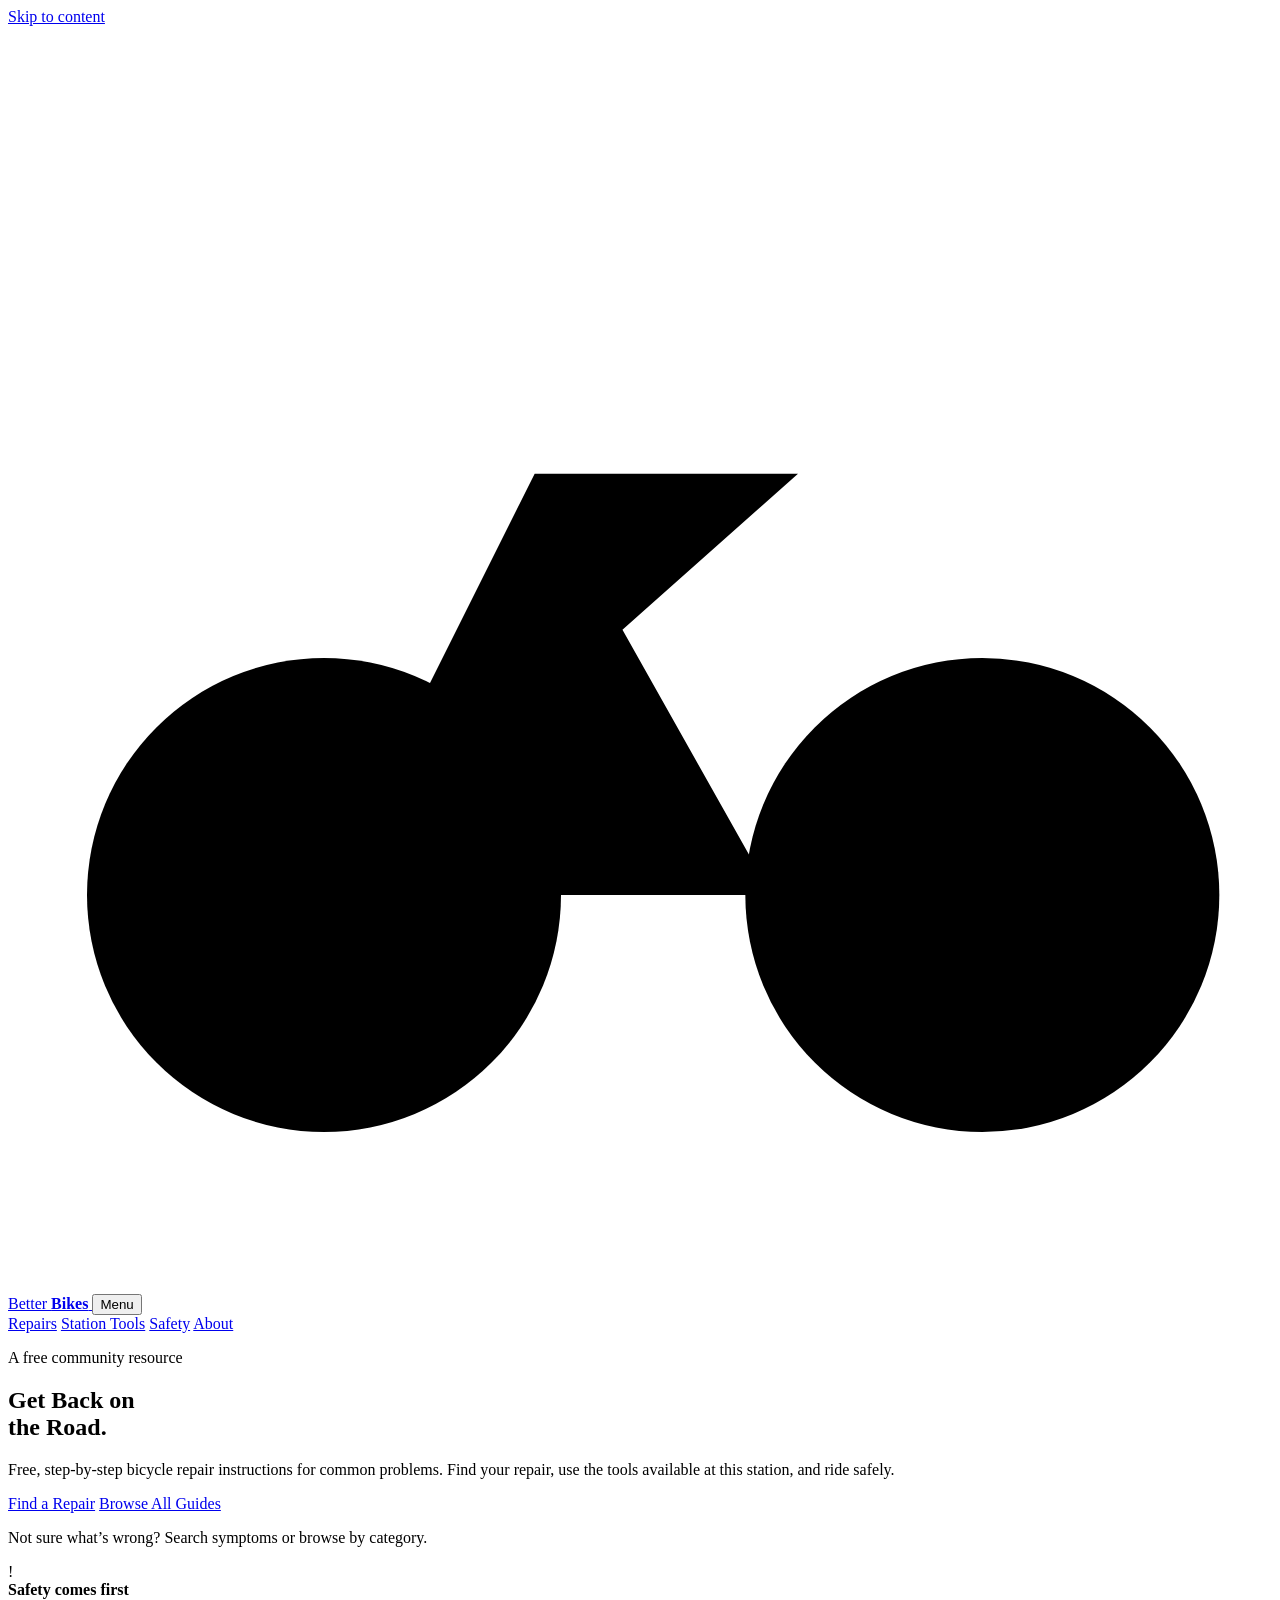
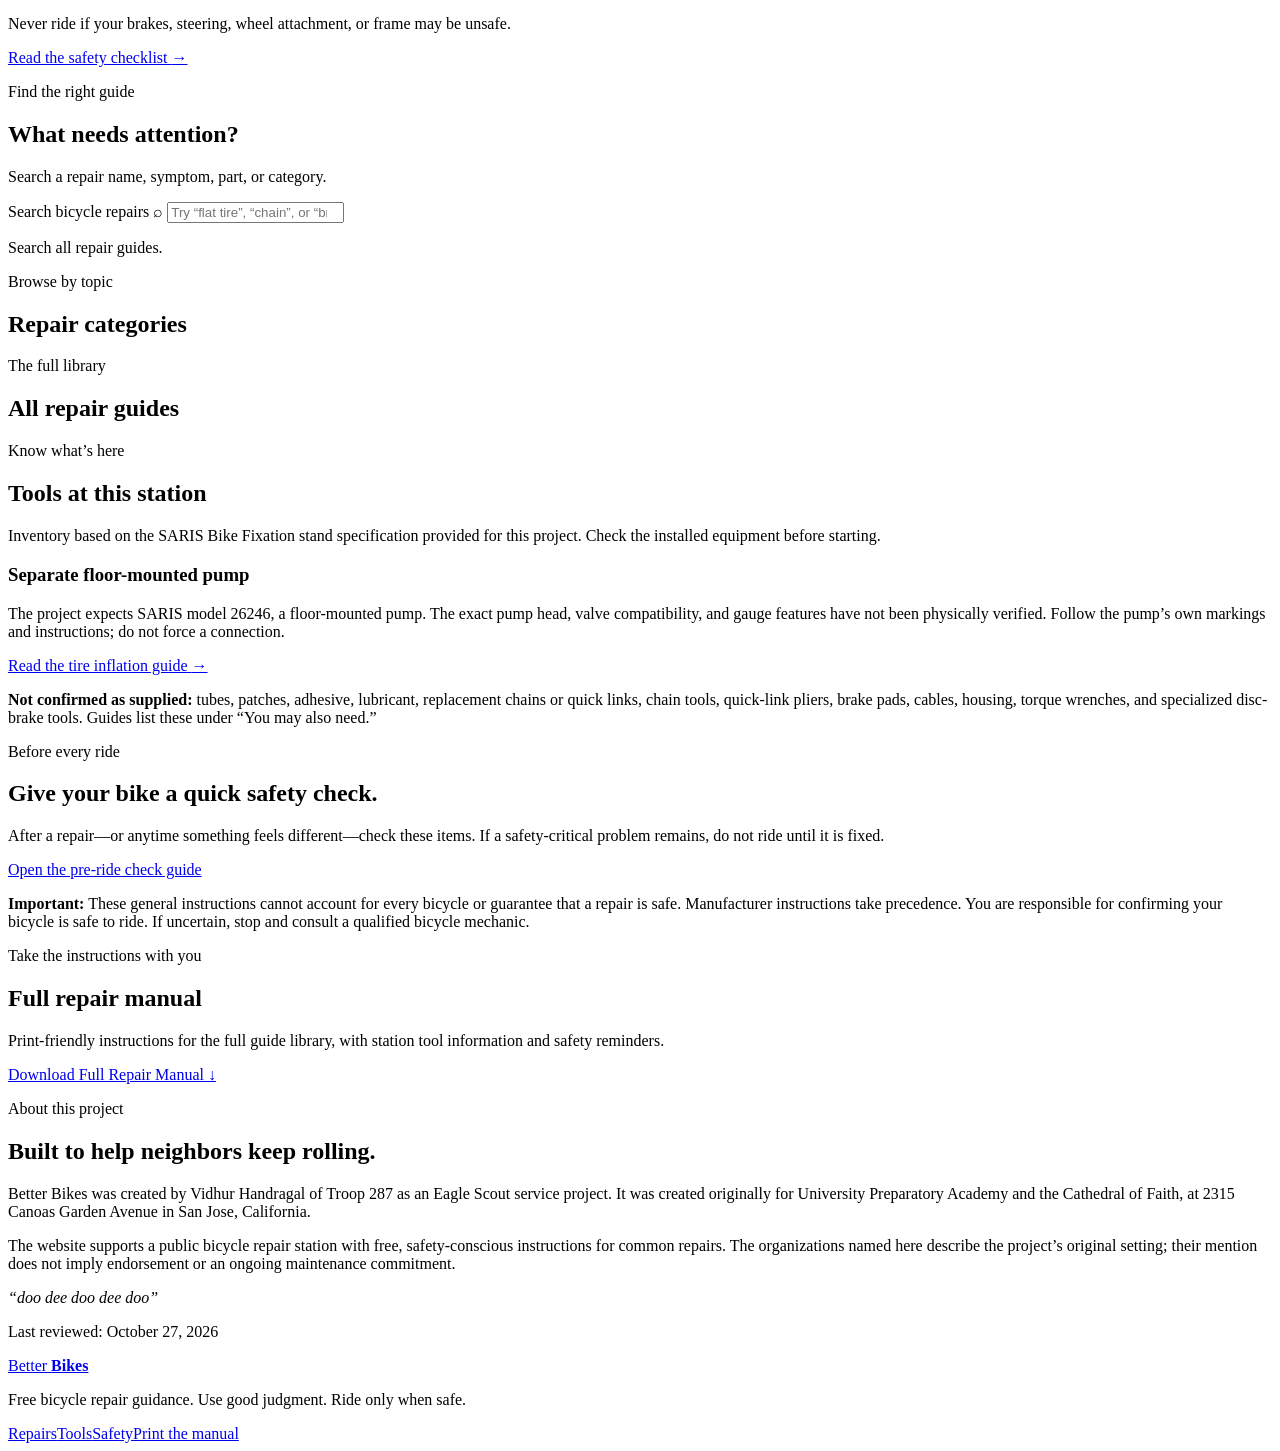
==== index.html @ d19c0f09 "Add files via upload" ====
<!doctype html>
<html lang="en">
<head>
  <meta charset="utf-8">
  <meta name="viewport" content="width=device-width, initial-scale=1">
  <meta name="theme-color" content="#153b5c">
  <meta name="description" content="Free, safety-conscious bicycle repair instructions for a public community repair station.">
  <title>Better Bikes | Get Back on the Road</title>
  <link rel="stylesheet" href="assets/css/styles.css">
  <script src="assets/js/repairs.js" defer></script>
  <script src="assets/js/app.js" defer></script>
</head>
<body>
  <a class="skip-link" href="#main">Skip to content</a>
  <header class="site-header">
    <div class="header-inner">
      <a class="brand" href="#home" aria-label="Better Bikes home">
        <svg class="brand-mark" viewBox="0 0 48 48" role="img" aria-label="Bicycle">
          <circle cx="12" cy="33" r="9"></circle><circle cx="37" cy="33" r="9"></circle>
          <path d="M12 33l8-16 9 16H12l8-16h10m-3 0h5m-2 0 7 16"></path>
        </svg>
        <span>Better <strong>Bikes</strong></span>
      </a>
      <button class="menu-toggle" type="button" aria-expanded="false" aria-controls="primary-nav">
        <span class="menu-toggle-label">Menu</span><span class="menu-icon" aria-hidden="true"></span>
      </button>
      <nav class="primary-nav" id="primary-nav" aria-label="Main navigation">
        <a href="#repairs">Repairs</a>
        <a href="#tools">Station Tools</a>
        <a href="#safety">Safety</a>
        <a href="#about">About</a>
      </nav>
    </div>
  </header>

  <main id="main">
    <div class="detail-host" id="detail-host"></div>
    <section class="hero" id="home">
      <div class="page-width hero-inner">
        <div class="hero-copy">
          <p class="eyebrow">A free community resource</p>
          <h1>Get Back on<br class="desktop-break"> the Road.</h1>
          <p class="hero-text">Free, step-by-step bicycle repair instructions for common problems. Find your repair, use the tools available at this station, and ride safely.</p>
          <div class="hero-actions">
            <a class="button button-primary" href="#repairs">Find a Repair</a>
            <a class="button button-secondary" href="#all-guides">Browse All Guides</a>
          </div>
          <p class="hero-note">Not sure what’s wrong? Search symptoms or browse by category.</p>
        </div>
        <aside class="hero-callout" aria-label="Important safety notice">
          <span class="callout-icon" aria-hidden="true">!</span>
          <div><strong>Safety comes first</strong><p>Never ride if your brakes, steering, wheel attachment, or frame may be unsafe.</p><a href="#safety">Read the safety checklist <span aria-hidden="true">→</span></a></div>
        </aside>
      </div>
    </section>

    <section class="search-section" id="repairs">
      <div class="page-width">
        <div class="section-heading">
          <div><p class="eyebrow">Find the right guide</p><h2>What needs attention?</h2></div>
          <p>Search a repair name, symptom, part, or category.</p>
        </div>
        <form class="search-form" role="search" id="repair-search-form">
          <label class="sr-only" for="repair-search">Search bicycle repairs</label>
          <span class="search-icon" aria-hidden="true">⌕</span>
          <input id="repair-search" type="search" autocomplete="off" placeholder="Try “flat tire”, “chain”, or “brakes”">
          <button type="button" class="clear-search" id="clear-search" hidden>Clear</button>
        </form>
        <p class="search-hint" id="search-status" aria-live="polite">Search all repair guides.</p>
        <div class="guide-grid featured-grid" id="featured-guides" aria-label="Common repairs"></div>
        <div class="search-results" id="search-results" hidden></div>
      </div>
    </section>

    <section class="page-width categories-section" aria-labelledby="categories-heading">
      <div class="section-heading"><div><p class="eyebrow">Browse by topic</p><h2 id="categories-heading">Repair categories</h2></div></div>
      <div class="category-grid" id="category-links"></div>
    </section>

    <section class="all-guides-section" id="all-guides">
      <div class="page-width">
        <div class="section-heading"><div><p class="eyebrow">The full library</p><h2>All repair guides</h2></div><p id="guide-count"></p></div>
        <div id="category-guide-lists"></div>
      </div>
    </section>

    <section class="tools-section" id="tools">
      <div class="page-width">
        <div class="section-heading"><div><p class="eyebrow">Know what’s here</p><h2>Tools at this station</h2></div><p>Inventory based on the SARIS Bike Fixation stand specification provided for this project. Check the installed equipment before starting.</p></div>
        <div id="tool-list" class="tool-grid"></div>
        <div class="equipment-note">
          <h3>Separate floor-mounted pump</h3>
          <p>The project expects SARIS model 26246, a floor-mounted pump. The exact pump head, valve compatibility, and gauge features have not been physically verified. Follow the pump’s own markings and instructions; do not force a connection.</p>
          <a class="text-link" href="#guide/inflate-tire">Read the tire inflation guide <span aria-hidden="true">→</span></a>
        </div>
        <p class="inventory-caveat"><strong>Not confirmed as supplied:</strong> tubes, patches, adhesive, lubricant, replacement chains or quick links, chain tools, quick-link pliers, brake pads, cables, housing, torque wrenches, and specialized disc-brake tools. Guides list these under “You may also need.”</p>
      </div>
    </section>

    <section class="safety-section" id="safety">
      <div class="page-width safety-layout">
        <div><p class="eyebrow">Before every ride</p><h2>Give your bike a quick safety check.</h2><p>After a repair—or anytime something feels different—check these items. If a safety-critical problem remains, do not ride until it is fixed.</p><a class="button button-light" href="#guide/pre-ride-check">Open the pre-ride check guide</a></div>
        <ul class="checklist" id="quick-checklist"></ul>
      </div>
      <div class="page-width disclaimer"><strong>Important:</strong> These general instructions cannot account for every bicycle or guarantee that a repair is safe. Manufacturer instructions take precedence. You are responsible for confirming your bicycle is safe to ride. If uncertain, stop and consult a qualified bicycle mechanic.</div>
    </section>

    <section class="manual-section page-width">
      <div><p class="eyebrow">Take the instructions with you</p><h2>Full repair manual</h2><p>Print-friendly instructions for the full guide library, with station tool information and safety reminders.</p></div>
      <a class="button button-primary" href="assets/bike-repair-manual.pdf" download>Download Full Repair Manual <span aria-hidden="true">↓</span></a>
    </section>

    <section class="about-section" id="about">
      <div class="page-width about-inner">
        <div><p class="eyebrow">About this project</p><h2>Built to help neighbors keep rolling.</h2></div>
        <div><p>Better Bikes was created by Vidhur Handragal of Troop 287 as an Eagle Scout service project. It was created originally for University Preparatory Academy and the Cathedral of Faith, at 2315 Canoas Garden Avenue in San Jose, California.</p><p>The website supports a public bicycle repair station with free, safety-conscious instructions for common repairs. The organizations named here describe the project’s original setting; their mention does not imply endorsement or an ongoing maintenance commitment.</p><p class="project-catchphrase"><em>“doo dee doo dee doo”</em></p><p class="reviewed">Last reviewed: <time datetime="2026-10-27">October 27, 2026</time></p></div>
      </div>
    </section>
  </main>

  <footer class="site-footer">
    <div class="page-width footer-inner">
      <a class="brand footer-brand" href="#home"><span>Better <strong>Bikes</strong></span></a>
      <p>Free bicycle repair guidance. Use good judgment. Ride only when safe.</p>
      <nav aria-label="Footer navigation"><a href="#repairs">Repairs</a><a href="#tools">Tools</a><a href="#safety">Safety</a><a href="manual.html">Print the manual</a></nav>
    </div>
  </footer>

  <noscript><div class="noscript-note">This repair library needs JavaScript to display guides. Enable JavaScript in your browser to use the site.</div></noscript>
</body>
</html>
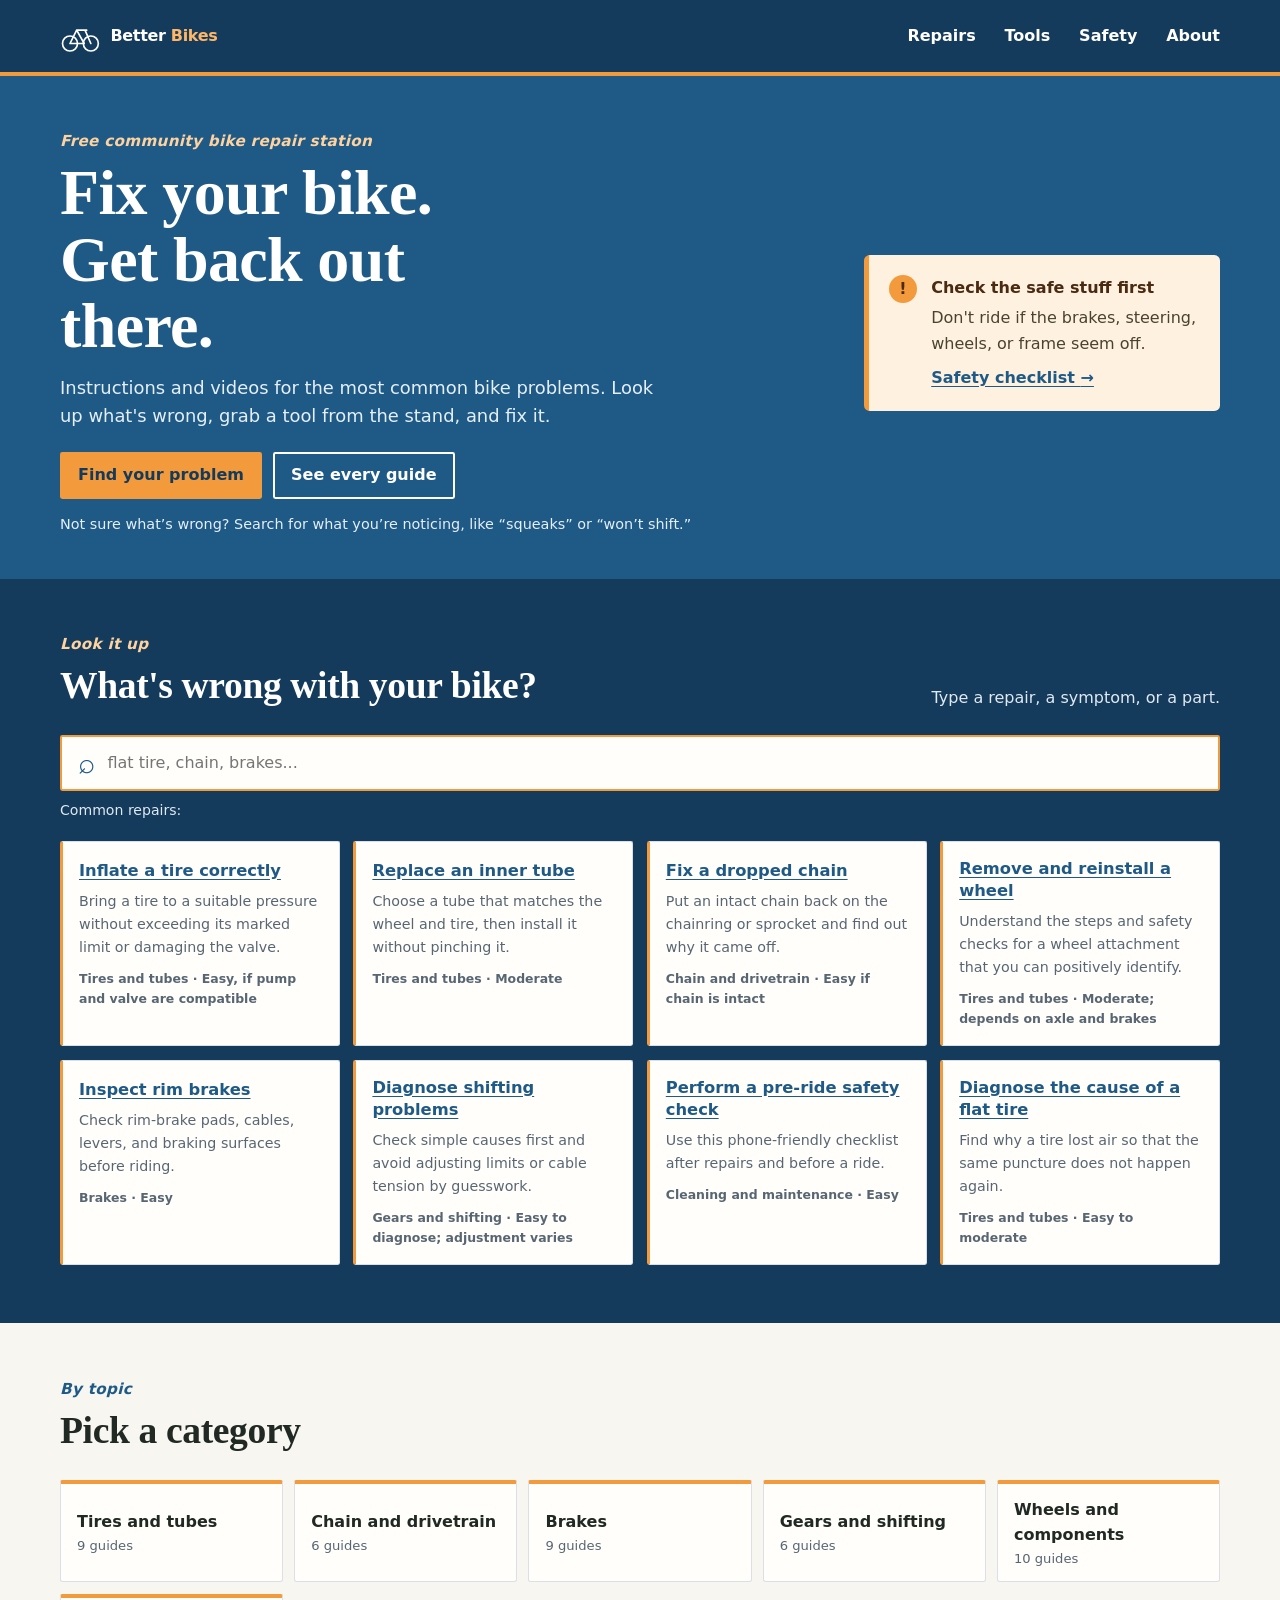
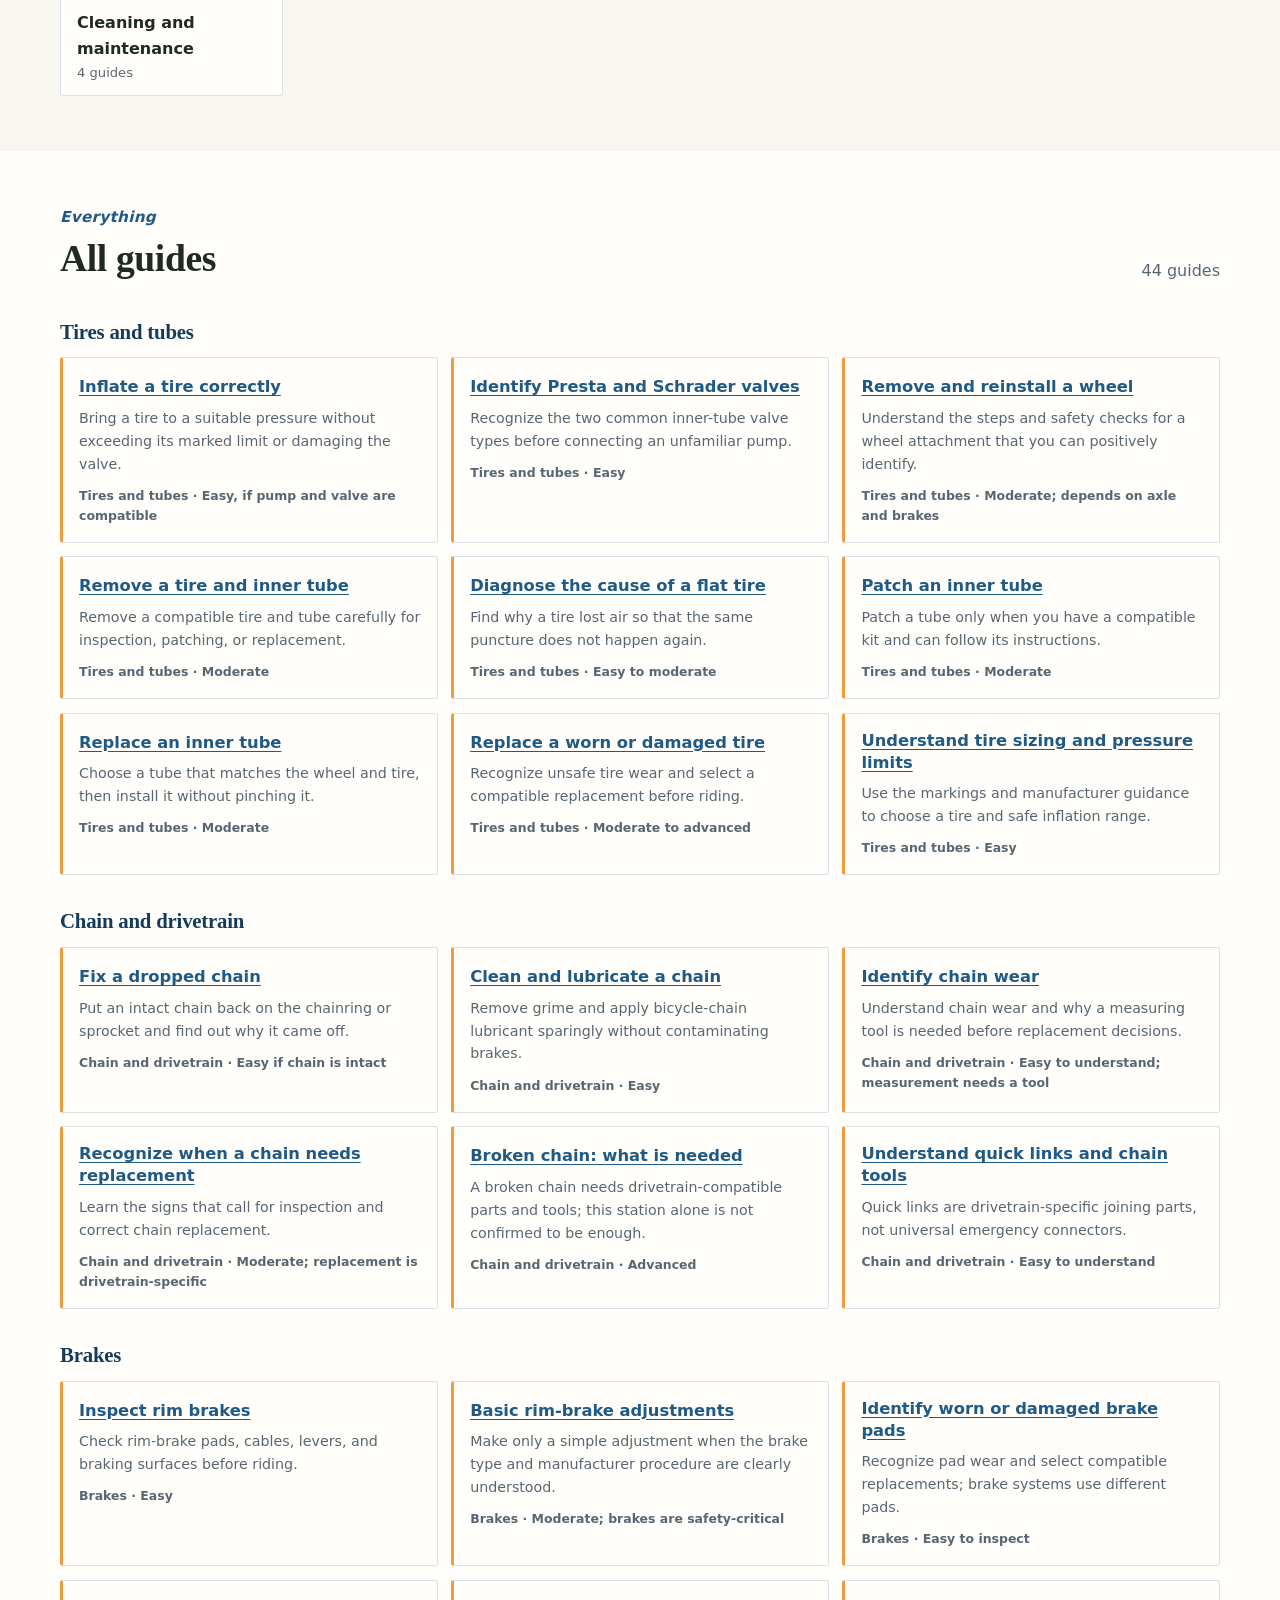
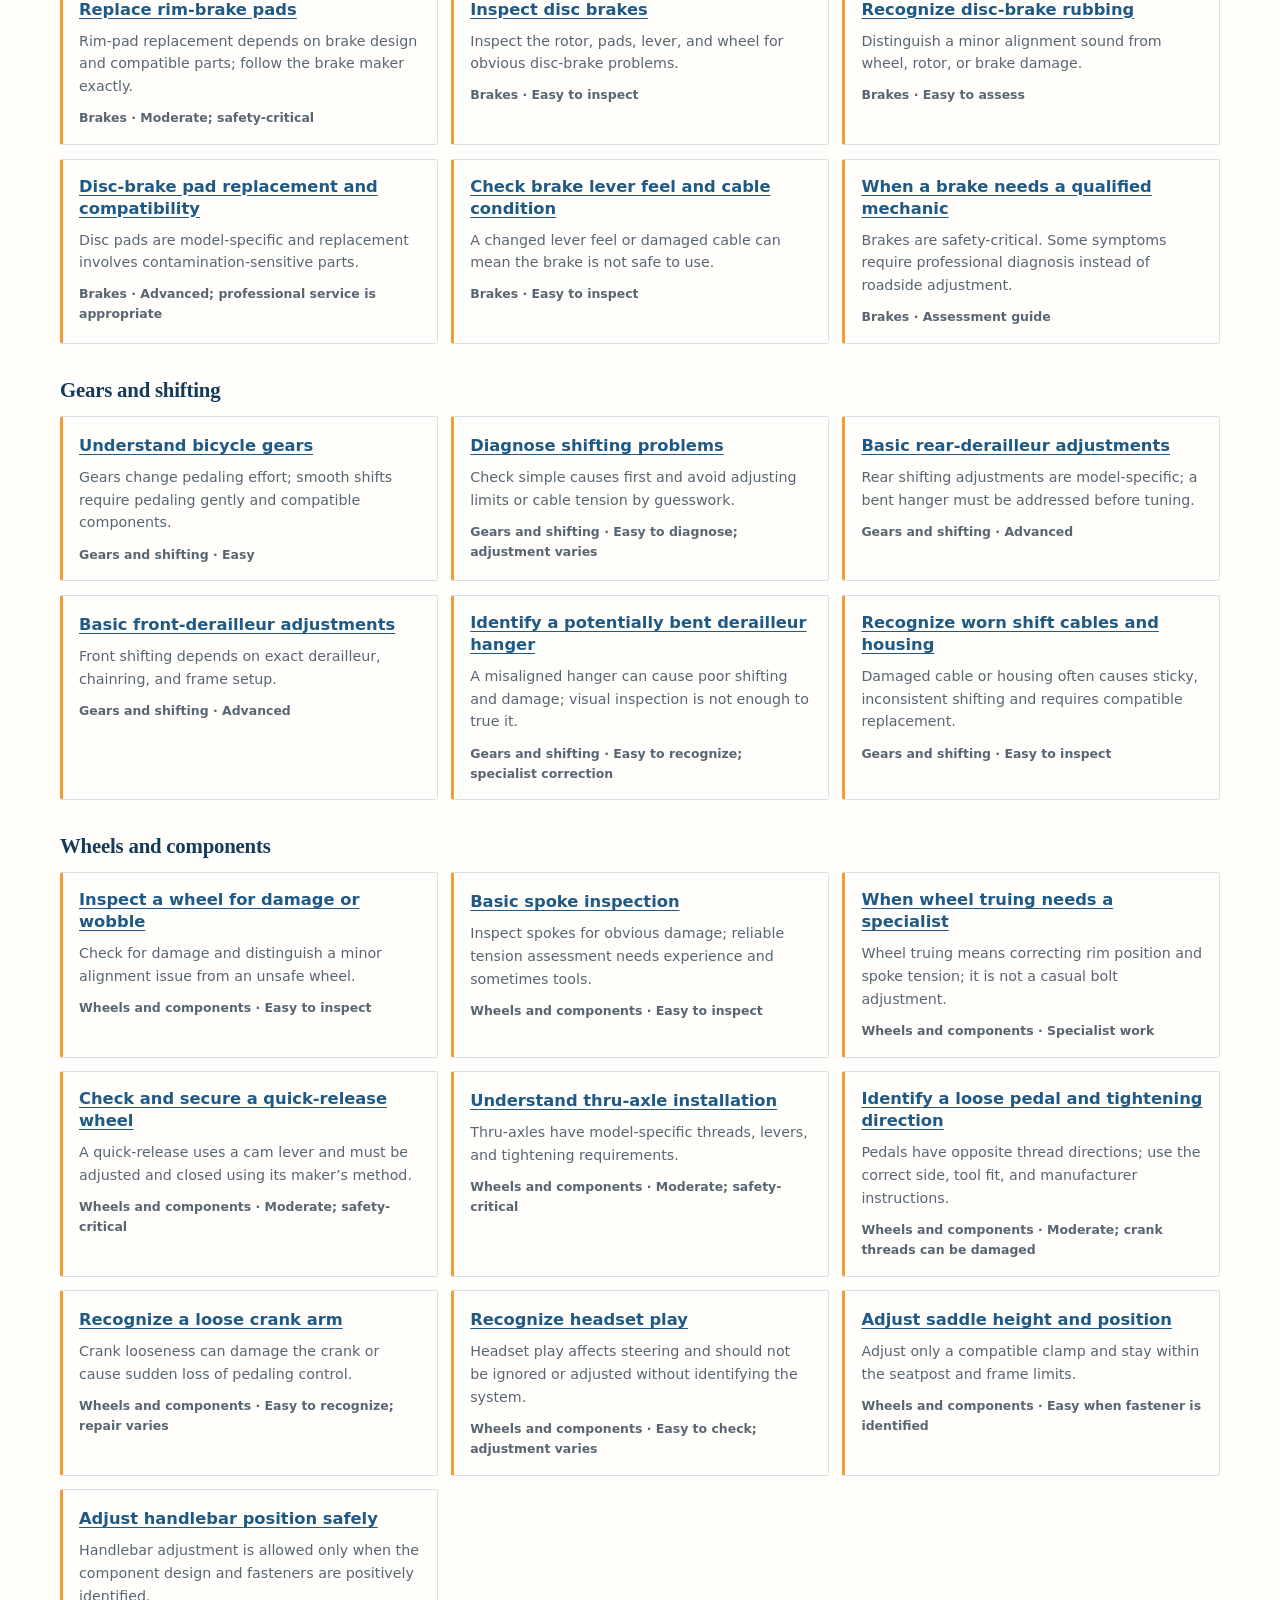
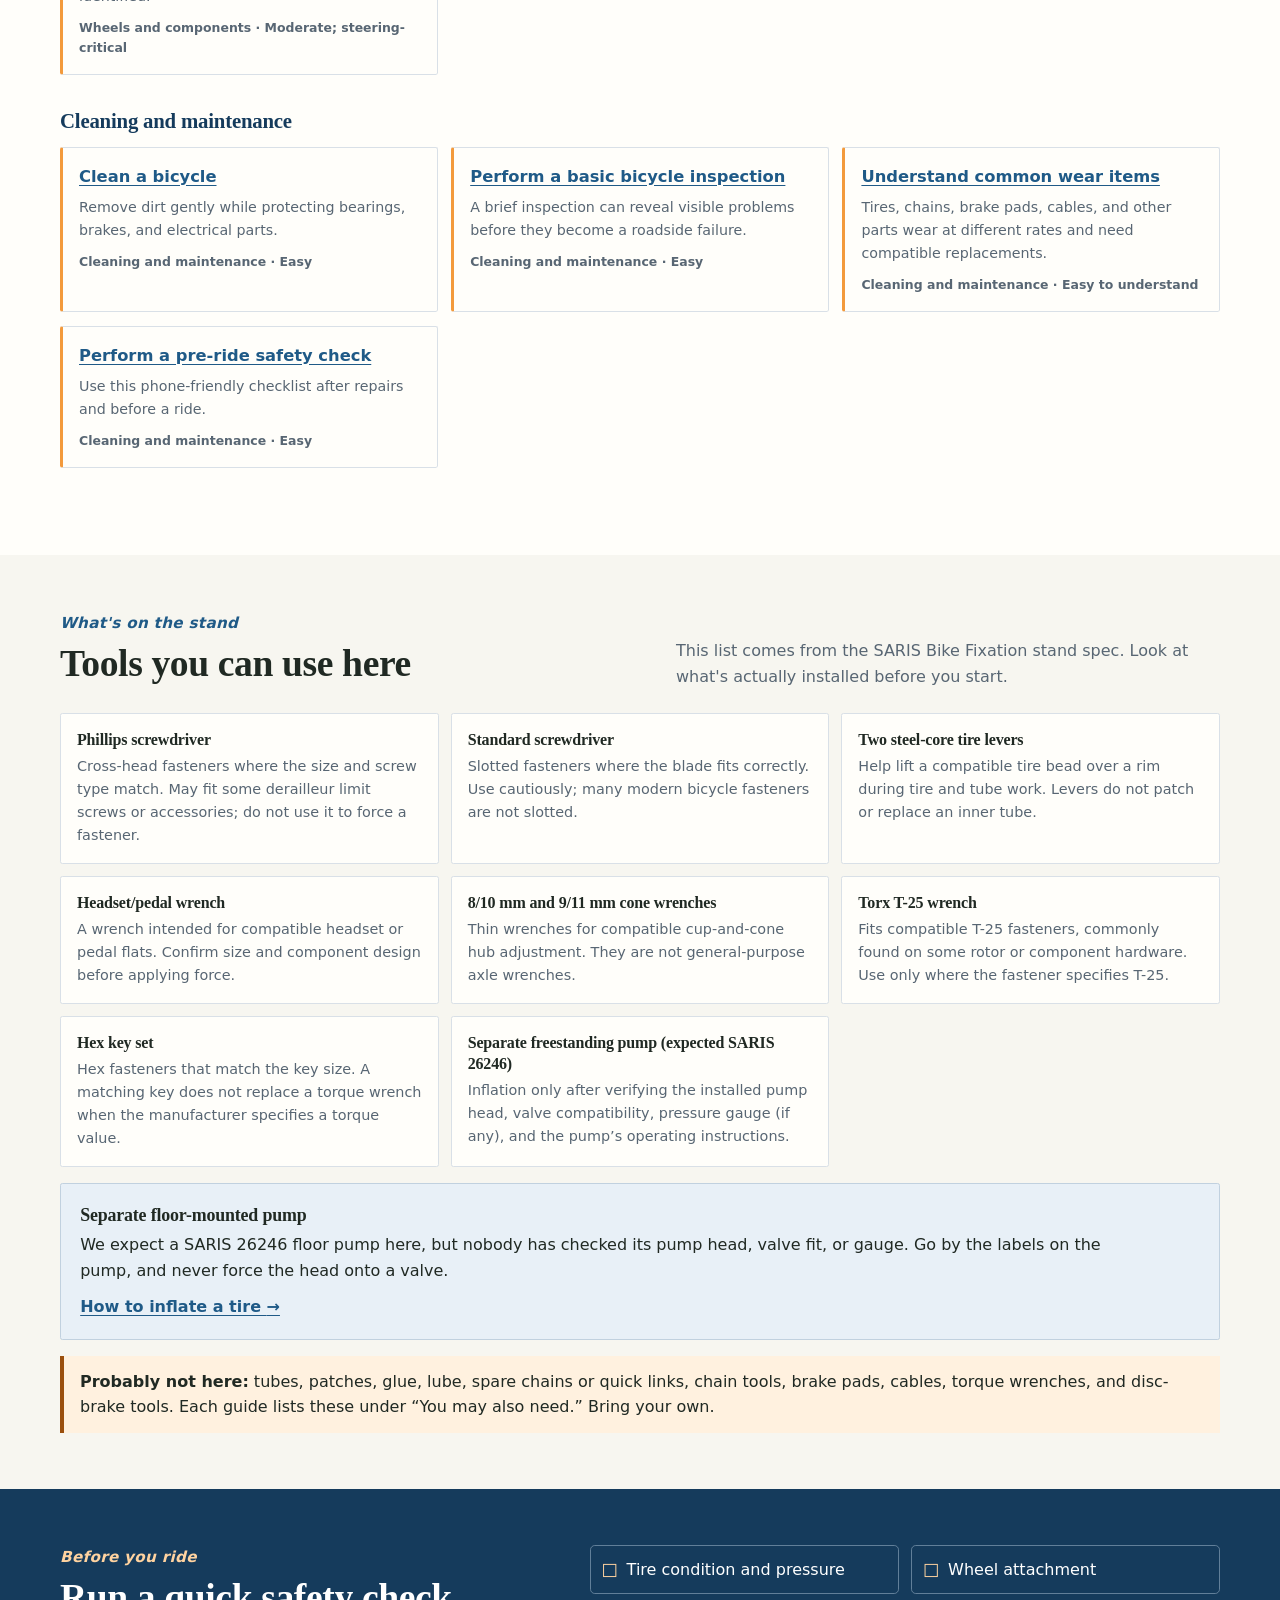
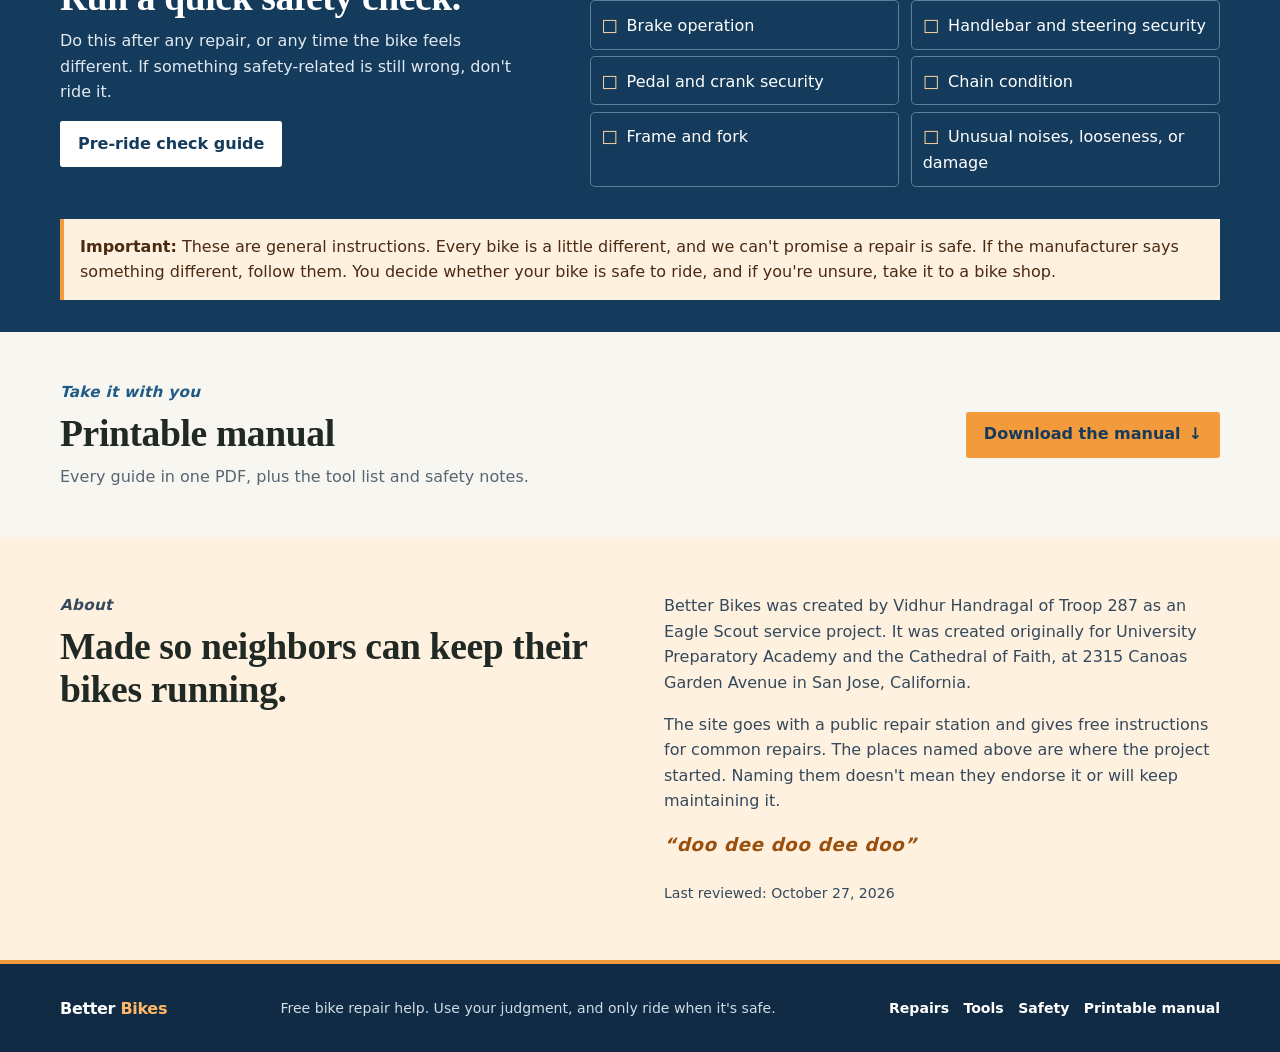
==== commit 66901060: "Add files via upload" ====
--- a/index.html
+++ b/index.html
@@ -1,131 +1,132 @@
-<!doctype html>
-<html lang="en">
-<head>
-  <meta charset="utf-8">
-  <meta name="viewport" content="width=device-width, initial-scale=1">
-  <meta name="theme-color" content="#153b5c">
-  <meta name="description" content="Free, safety-conscious bicycle repair instructions for a public community repair station.">
-  <title>Better Bikes | Get Back on the Road</title>
-  <link rel="stylesheet" href="assets/css/styles.css">
-  <script src="assets/js/repairs.js" defer></script>
-  <script src="assets/js/app.js" defer></script>
-</head>
-<body>
-  <a class="skip-link" href="#main">Skip to content</a>
-  <header class="site-header">
-    <div class="header-inner">
-      <a class="brand" href="#home" aria-label="Better Bikes home">
-        <svg class="brand-mark" viewBox="0 0 48 48" role="img" aria-label="Bicycle">
-          <circle cx="12" cy="33" r="9"></circle><circle cx="37" cy="33" r="9"></circle>
-          <path d="M12 33l8-16 9 16H12l8-16h10m-3 0h5m-2 0 7 16"></path>
-        </svg>
-        <span>Better <strong>Bikes</strong></span>
-      </a>
-      <button class="menu-toggle" type="button" aria-expanded="false" aria-controls="primary-nav">
-        <span class="menu-toggle-label">Menu</span><span class="menu-icon" aria-hidden="true"></span>
-      </button>
-      <nav class="primary-nav" id="primary-nav" aria-label="Main navigation">
-        <a href="#repairs">Repairs</a>
-        <a href="#tools">Station Tools</a>
-        <a href="#safety">Safety</a>
-        <a href="#about">About</a>
-      </nav>
-    </div>
-  </header>
-
-  <main id="main">
-    <div class="detail-host" id="detail-host"></div>
-    <section class="hero" id="home">
-      <div class="page-width hero-inner">
-        <div class="hero-copy">
-          <p class="eyebrow">A free community resource</p>
-          <h1>Get Back on<br class="desktop-break"> the Road.</h1>
-          <p class="hero-text">Free, step-by-step bicycle repair instructions for common problems. Find your repair, use the tools available at this station, and ride safely.</p>
-          <div class="hero-actions">
-            <a class="button button-primary" href="#repairs">Find a Repair</a>
-            <a class="button button-secondary" href="#all-guides">Browse All Guides</a>
-          </div>
-          <p class="hero-note">Not sure what’s wrong? Search symptoms or browse by category.</p>
-        </div>
-        <aside class="hero-callout" aria-label="Important safety notice">
-          <span class="callout-icon" aria-hidden="true">!</span>
-          <div><strong>Safety comes first</strong><p>Never ride if your brakes, steering, wheel attachment, or frame may be unsafe.</p><a href="#safety">Read the safety checklist <span aria-hidden="true">→</span></a></div>
-        </aside>
-      </div>
-    </section>
-
-    <section class="search-section" id="repairs">
-      <div class="page-width">
-        <div class="section-heading">
-          <div><p class="eyebrow">Find the right guide</p><h2>What needs attention?</h2></div>
-          <p>Search a repair name, symptom, part, or category.</p>
-        </div>
-        <form class="search-form" role="search" id="repair-search-form">
-          <label class="sr-only" for="repair-search">Search bicycle repairs</label>
-          <span class="search-icon" aria-hidden="true">⌕</span>
-          <input id="repair-search" type="search" autocomplete="off" placeholder="Try “flat tire”, “chain”, or “brakes”">
-          <button type="button" class="clear-search" id="clear-search" hidden>Clear</button>
-        </form>
-        <p class="search-hint" id="search-status" aria-live="polite">Search all repair guides.</p>
-        <div class="guide-grid featured-grid" id="featured-guides" aria-label="Common repairs"></div>
-        <div class="search-results" id="search-results" hidden></div>
-      </div>
-    </section>
-
-    <section class="page-width categories-section" aria-labelledby="categories-heading">
-      <div class="section-heading"><div><p class="eyebrow">Browse by topic</p><h2 id="categories-heading">Repair categories</h2></div></div>
-      <div class="category-grid" id="category-links"></div>
-    </section>
-
-    <section class="all-guides-section" id="all-guides">
-      <div class="page-width">
-        <div class="section-heading"><div><p class="eyebrow">The full library</p><h2>All repair guides</h2></div><p id="guide-count"></p></div>
-        <div id="category-guide-lists"></div>
-      </div>
-    </section>
-
-    <section class="tools-section" id="tools">
-      <div class="page-width">
-        <div class="section-heading"><div><p class="eyebrow">Know what’s here</p><h2>Tools at this station</h2></div><p>Inventory based on the SARIS Bike Fixation stand specification provided for this project. Check the installed equipment before starting.</p></div>
-        <div id="tool-list" class="tool-grid"></div>
-        <div class="equipment-note">
-          <h3>Separate floor-mounted pump</h3>
-          <p>The project expects SARIS model 26246, a floor-mounted pump. The exact pump head, valve compatibility, and gauge features have not been physically verified. Follow the pump’s own markings and instructions; do not force a connection.</p>
-          <a class="text-link" href="#guide/inflate-tire">Read the tire inflation guide <span aria-hidden="true">→</span></a>
-        </div>
-        <p class="inventory-caveat"><strong>Not confirmed as supplied:</strong> tubes, patches, adhesive, lubricant, replacement chains or quick links, chain tools, quick-link pliers, brake pads, cables, housing, torque wrenches, and specialized disc-brake tools. Guides list these under “You may also need.”</p>
-      </div>
-    </section>
-
-    <section class="safety-section" id="safety">
-      <div class="page-width safety-layout">
-        <div><p class="eyebrow">Before every ride</p><h2>Give your bike a quick safety check.</h2><p>After a repair—or anytime something feels different—check these items. If a safety-critical problem remains, do not ride until it is fixed.</p><a class="button button-light" href="#guide/pre-ride-check">Open the pre-ride check guide</a></div>
-        <ul class="checklist" id="quick-checklist"></ul>
-      </div>
-      <div class="page-width disclaimer"><strong>Important:</strong> These general instructions cannot account for every bicycle or guarantee that a repair is safe. Manufacturer instructions take precedence. You are responsible for confirming your bicycle is safe to ride. If uncertain, stop and consult a qualified bicycle mechanic.</div>
-    </section>
-
-    <section class="manual-section page-width">
-      <div><p class="eyebrow">Take the instructions with you</p><h2>Full repair manual</h2><p>Print-friendly instructions for the full guide library, with station tool information and safety reminders.</p></div>
-      <a class="button button-primary" href="assets/bike-repair-manual.pdf" download>Download Full Repair Manual <span aria-hidden="true">↓</span></a>
-    </section>
-
-    <section class="about-section" id="about">
-      <div class="page-width about-inner">
-        <div><p class="eyebrow">About this project</p><h2>Built to help neighbors keep rolling.</h2></div>
-        <div><p>Better Bikes was created by Vidhur Handragal of Troop 287 as an Eagle Scout service project. It was created originally for University Preparatory Academy and the Cathedral of Faith, at 2315 Canoas Garden Avenue in San Jose, California.</p><p>The website supports a public bicycle repair station with free, safety-conscious instructions for common repairs. The organizations named here describe the project’s original setting; their mention does not imply endorsement or an ongoing maintenance commitment.</p><p class="project-catchphrase"><em>“doo dee doo dee doo”</em></p><p class="reviewed">Last reviewed: <time datetime="2026-10-27">October 27, 2026</time></p></div>
-      </div>
-    </section>
-  </main>
-
-  <footer class="site-footer">
-    <div class="page-width footer-inner">
-      <a class="brand footer-brand" href="#home"><span>Better <strong>Bikes</strong></span></a>
-      <p>Free bicycle repair guidance. Use good judgment. Ride only when safe.</p>
-      <nav aria-label="Footer navigation"><a href="#repairs">Repairs</a><a href="#tools">Tools</a><a href="#safety">Safety</a><a href="manual.html">Print the manual</a></nav>
-    </div>
-  </footer>
-
-  <noscript><div class="noscript-note">This repair library needs JavaScript to display guides. Enable JavaScript in your browser to use the site.</div></noscript>
-</body>
-</html>
+<!doctype html>
+<html lang="en">
+<head>
+  <meta charset="utf-8">
+  <meta name="viewport" content="width=device-width, initial-scale=1">
+  <meta name="theme-color" content="#153b5c">
+  <meta name="description" content="Free bike repair instructions for a community repair station.">
+  <title>Better Bikes | Free bike repair help</title>
+  <link rel="stylesheet" href="assets/css/styles.css">
+  <script src="assets/js/repairs.js" defer></script>
+  <script src="assets/js/videos.js" defer></script>
+  <script src="assets/js/app.js" defer></script>
+</head>
+<body>
+  <a class="skip-link" href="#main">Skip to content</a>
+  <header class="site-header">
+    <div class="header-inner">
+      <a class="brand" href="#home" aria-label="Better Bikes home">
+        <svg class="brand-mark" viewBox="0 0 48 48" role="img" aria-label="Bicycle">
+          <circle cx="12" cy="33" r="9"></circle><circle cx="37" cy="33" r="9"></circle>
+          <path d="M12 33l8-16 9 16H12l8-16h10m-3 0h5m-2 0 7 16"></path>
+        </svg>
+        <span>Better <strong>Bikes</strong></span>
+      </a>
+      <button class="menu-toggle" type="button" aria-expanded="false" aria-controls="primary-nav">
+        <span class="menu-toggle-label">Menu</span><span class="menu-icon" aria-hidden="true"></span>
+      </button>
+      <nav class="primary-nav" id="primary-nav" aria-label="Main navigation">
+        <a href="#repairs">Repairs</a>
+        <a href="#tools">Tools</a>
+        <a href="#safety">Safety</a>
+        <a href="#about">About</a>
+      </nav>
+    </div>
+  </header>
+
+  <main id="main">
+    <div class="detail-host" id="detail-host"></div>
+    <section class="hero" id="home">
+      <div class="page-width hero-inner">
+        <div class="hero-copy">
+          <p class="eyebrow">Free community bike repair station</p>
+          <h1>Fix your bike.<br class="desktop-break"> Get back out there.</h1>
+          <p class="hero-text">Instructions and videos for the most common bike problems. Look up what's wrong, grab a tool from the stand, and fix it.</p>
+          <div class="hero-actions">
+            <a class="button button-primary" href="#repairs">Find your problem</a>
+            <a class="button button-secondary" href="#all-guides">See every guide</a>
+          </div>
+          <p class="hero-note">Not sure what’s wrong? Search for what you’re noticing, like “squeaks” or “won’t shift.”</p>
+        </div>
+        <aside class="hero-callout" aria-label="Important safety notice">
+          <span class="callout-icon" aria-hidden="true">!</span>
+          <div><strong>Check the safe stuff first</strong><p>Don't ride if the brakes, steering, wheels, or frame seem off.</p><a href="#safety">Safety checklist <span aria-hidden="true">→</span></a></div>
+        </aside>
+      </div>
+    </section>
+
+    <section class="search-section" id="repairs">
+      <div class="page-width">
+        <div class="section-heading">
+          <div><p class="eyebrow">Look it up</p><h2>What's wrong with your bike?</h2></div>
+          <p>Type a repair, a symptom, or a part.</p>
+        </div>
+        <form class="search-form" role="search" id="repair-search-form">
+          <label class="sr-only" for="repair-search">Search bicycle repairs</label>
+          <span class="search-icon" aria-hidden="true">⌕</span>
+          <input id="repair-search" type="search" autocomplete="off" placeholder="flat tire, chain, brakes...">
+          <button type="button" class="clear-search" id="clear-search" hidden>Clear</button>
+        </form>
+        <p class="search-hint" id="search-status" aria-live="polite">Common repairs:</p>
+        <div class="guide-grid featured-grid" id="featured-guides" aria-label="Common repairs"></div>
+        <div class="search-results" id="search-results" hidden></div>
+      </div>
+    </section>
+
+    <section class="page-width categories-section" aria-labelledby="categories-heading">
+      <div class="section-heading"><div><p class="eyebrow">By topic</p><h2 id="categories-heading">Pick a category</h2></div></div>
+      <div class="category-grid" id="category-links"></div>
+    </section>
+
+    <section class="all-guides-section" id="all-guides">
+      <div class="page-width">
+        <div class="section-heading"><div><p class="eyebrow">Everything</p><h2>All guides</h2></div><p id="guide-count"></p></div>
+        <div id="category-guide-lists"></div>
+      </div>
+    </section>
+
+    <section class="tools-section" id="tools">
+      <div class="page-width">
+        <div class="section-heading"><div><p class="eyebrow">What's on the stand</p><h2>Tools you can use here</h2></div><p>This list comes from the SARIS Bike Fixation stand spec. Look at what's actually installed before you start.</p></div>
+        <div id="tool-list" class="tool-grid"></div>
+        <div class="equipment-note">
+          <h3>Separate floor-mounted pump</h3>
+          <p>We expect a SARIS 26246 floor pump here, but nobody has checked its pump head, valve fit, or gauge. Go by the labels on the pump, and never force the head onto a valve.</p>
+          <a class="text-link" href="#guide/inflate-tire">How to inflate a tire <span aria-hidden="true">→</span></a>
+        </div>
+        <p class="inventory-caveat"><strong>Probably not here:</strong> tubes, patches, glue, lube, spare chains or quick links, chain tools, brake pads, cables, torque wrenches, and disc-brake tools. Each guide lists these under “You may also need.” Bring your own.</p>
+      </div>
+    </section>
+
+    <section class="safety-section" id="safety">
+      <div class="page-width safety-layout">
+        <div><p class="eyebrow">Before you ride</p><h2>Run a quick safety check.</h2><p>Do this after any repair, or any time the bike feels different. If something safety-related is still wrong, don't ride it.</p><a class="button button-light" href="#guide/pre-ride-check">Pre-ride check guide</a></div>
+        <ul class="checklist" id="quick-checklist"></ul>
+      </div>
+      <div class="page-width disclaimer"><strong>Important:</strong> These are general instructions. Every bike is a little different, and we can't promise a repair is safe. If the manufacturer says something different, follow them. You decide whether your bike is safe to ride, and if you're unsure, take it to a bike shop.</div>
+    </section>
+
+    <section class="manual-section page-width">
+      <div><p class="eyebrow">Take it with you</p><h2>Printable manual</h2><p>Every guide in one PDF, plus the tool list and safety notes.</p></div>
+      <a class="button button-primary" href="assets/bike-repair-manual.pdf" download>Download the manual <span aria-hidden="true">↓</span></a>
+    </section>
+
+    <section class="about-section" id="about">
+      <div class="page-width about-inner">
+        <div><p class="eyebrow">About</p><h2>Made so neighbors can keep their bikes running.</h2></div>
+        <div><p>Better Bikes was created by Vidhur Handragal of Troop 287 as an Eagle Scout service project. It was created originally for University Preparatory Academy and the Cathedral of Faith, at 2315 Canoas Garden Avenue in San Jose, California.</p><p>The site goes with a public repair station and gives free instructions for common repairs. The places named above are where the project started. Naming them doesn't mean they endorse it or will keep maintaining it.</p><p class="project-catchphrase"><em>“doo dee doo dee doo”</em></p><p class="reviewed">Last reviewed: <time datetime="2026-10-27">October 27, 2026</time></p></div>
+      </div>
+    </section>
+  </main>
+
+  <footer class="site-footer">
+    <div class="page-width footer-inner">
+      <a class="brand footer-brand" href="#home"><span>Better <strong>Bikes</strong></span></a>
+      <p>Free bike repair help. Use your judgment, and only ride when it's safe.</p>
+      <nav aria-label="Footer navigation"><a href="#repairs">Repairs</a><a href="#tools">Tools</a><a href="#safety">Safety</a><a href="manual.html">Printable manual</a></nav>
+    </div>
+  </footer>
+
+  <noscript><div class="noscript-note">This repair library needs JavaScript to display guides. Enable JavaScript in your browser to use the site.</div></noscript>
+</body>
+</html>
--- a/assets/css/styles.css
+++ b/assets/css/styles.css
@@ -0,0 +1,247 @@
+﻿:root {
+  color-scheme: light;
+  --paper: #f7f6f0;
+  --white: #fffefa;
+  --ink: #202923;
+  --muted: #586673;
+  --blue: #1f5a87;
+  --blue-dark: #153b5c;
+  --blue-pale: #e8f0f7;
+  --orange: #f39a3c;
+  --orange-dark: #9a4f0d;
+  --orange-pale: #fff1df;
+  --line: #d9e0e7;
+  --safety: var(--orange);
+  --danger-bg: var(--orange-pale);
+  --danger-ink: #4a2a12;
+  --max-width: 1160px;
+  font-family: "Segoe UI", system-ui, sans-serif;
+}
+
+* { box-sizing: border-box; }
+html { scroll-behavior: smooth; scroll-padding-top: 5.5rem; }
+body { margin: 0; background: var(--paper); color: var(--ink); font-size: 1rem; line-height: 1.6; }
+a { color: var(--blue); text-underline-offset: .18em; }
+a:hover { color: var(--blue-dark); }
+button, input { font: inherit; }
+button, a { -webkit-tap-highlight-color: transparent; }
+button:focus-visible, a:focus-visible, input:focus-visible { outline: 3px solid var(--orange-dark); outline-offset: 3px; }
+.site-header a:focus-visible, .site-header button:focus-visible { outline-color: #ffb767; }
+.page-width { width: min(calc(100% - 2.5rem), var(--max-width)); margin-inline: auto; }
+.sr-only { position: absolute; width: 1px; height: 1px; padding: 0; margin: -1px; overflow: hidden; clip: rect(0,0,0,0); white-space: nowrap; border: 0; }
+.skip-link { position: absolute; z-index: 20; top: .5rem; left: .5rem; padding: .7rem 1rem; background: var(--white); transform: translateY(-150%); }
+.skip-link:focus { transform: none; }
+.site-header { position: sticky; z-index: 10; top: 0; background: var(--blue-dark); border-bottom: 4px solid var(--orange); }
+.header-inner { width: min(calc(100% - 2.5rem), var(--max-width)); height: 4.5rem; margin: auto; display: flex; align-items: center; justify-content: space-between; gap: 1rem; }
+.brand { display: inline-flex; align-items: center; gap: .65rem; color: white; text-decoration: none; font-weight: 700; letter-spacing: -.02em; }
+.brand strong { color: #ffb767; }
+.brand-mark { width: 2.5rem; height: 2.5rem; fill: none; stroke: #fff; stroke-width: 2; stroke-linecap: round; stroke-linejoin: round; }
+.primary-nav { display: flex; align-items: center; gap: 1.8rem; }
+.primary-nav a, .site-footer nav a { min-height: 2.75rem; display: inline-flex; align-items: center; color: white; font-weight: 600; text-decoration: none; }
+.primary-nav a:hover, .site-footer nav a:hover { color: #ffb767; text-decoration: underline; }
+.menu-toggle { display: none; min-height: 2.75rem; padding: .5rem .75rem; border: 1px solid var(--orange); border-radius: .4rem; background: var(--white); color: var(--blue-dark); }
+.hero { width: 100%; max-width: none; min-height: 345px; padding-block: 3.3rem 2.7rem; background: var(--blue); color: white; }
+.hero-inner { display: grid; grid-template-columns: 1.35fr .65fr; align-items: center; gap: 4rem; }
+.hero .eyebrow { color: #ffd3a0; }
+.eyebrow { margin: 0 0 .45rem; color: var(--blue); font-size: .79rem; font-weight: 800; letter-spacing: .11em; text-transform: uppercase; }
+h1, h2, h3, p { margin-top: 0; }
+h1 { max-width: 12ch; margin-bottom: .85rem; font-size: clamp(2.4rem, 5vw, 4.2rem); line-height: 1.04; letter-spacing: -.045em; }
+h2 { margin-bottom: .55rem; font-size: clamp(1.7rem, 3vw, 2.35rem); line-height: 1.15; letter-spacing: -.03em; }
+h3 { font-size: 1.12rem; line-height: 1.3; }
+.hero-text { max-width: 38rem; margin-bottom: 1.35rem; color: #e5eff7; font-size: 1.12rem; }
+.hero-actions { display: flex; flex-wrap: wrap; gap: .7rem; }
+.button { min-height: 2.9rem; display: inline-flex; align-items: center; justify-content: center; gap: .5rem; padding: .66rem 1rem; border: 2px solid transparent; border-radius: .35rem; font-weight: 750; line-height: 1.3; text-align: center; text-decoration: none; }
+.button-primary { background: var(--orange); color: var(--blue-dark); }
+.button-primary:hover { background: #ffb767; color: var(--blue-dark); }
+.button-secondary { border-color: white; color: white; }
+.button-secondary:hover { background: white; color: var(--blue-dark); }
+.hero-note { margin: .9rem 0 0; color: #e5eff7; font-size: .9rem; }
+.hero-callout { display: flex; gap: .9rem; padding: 1.25rem; border-left: 5px solid var(--orange); border-radius: .35rem; background: var(--orange-pale); color: var(--danger-ink); }
+.callout-icon { flex: 0 0 1.75rem; width: 1.75rem; height: 1.75rem; display: grid; place-items: center; border-radius: 50%; background: var(--safety); font-weight: 900; }
+.hero-callout p { margin: .3rem 0 .55rem; color: #484331; }
+.hero-callout a { font-weight: 700; }
+.search-section { padding-block: 3.3rem 3.6rem; background: var(--blue-dark); color: white; }
+.search-section .eyebrow { color: #ffd3a0; }
+.section-heading { display: flex; align-items: end; justify-content: space-between; gap: 2rem; margin-bottom: 1.2rem; }
+.section-heading > p { max-width: 34rem; margin: 0 0 .3rem; color: var(--muted); }
+.search-section .section-heading > p { color: #e0e9f1; }
+.search-form { min-height: 3.5rem; display: flex; align-items: center; gap: .65rem; padding: .35rem .65rem .35rem 1rem; border: 2px solid var(--orange); border-radius: .45rem; background: var(--white); }
+.search-icon { color: var(--blue); font-size: 1.8rem; line-height: 1; }
+.search-form input { width: 100%; min-width: 0; height: 2.5rem; border: 0; outline: 0; background: transparent; color: var(--ink); font-size: 1rem; }
+.search-form input:focus-visible { outline: 0; }
+.clear-search { min-height: 2.5rem; padding: .35rem .7rem; border: 0; border-radius: .3rem; background: var(--orange); color: var(--blue-dark); font-weight: 700; cursor: pointer; }
+.search-hint { min-height: 1.5rem; margin: .5rem 0 1.1rem; color: #e0e9f1; font-size: .88rem; }
+.guide-grid { display: grid; grid-template-columns: repeat(4, minmax(0, 1fr)); gap: .85rem; }
+.guide-card { min-width: 0; padding: 1rem; border: 1px solid var(--line); border-radius: .45rem; background: var(--white); }
+.guide-card a { display: inline-block; font-size: 1.02rem; font-weight: 750; line-height: 1.35; }
+.guide-card p { margin: .45rem 0 0; color: var(--muted); font-size: .89rem; }
+.card-meta { display: block; margin-top: .65rem; color: var(--muted); font-size: .78rem; font-weight: 650; }
+.search-results { margin-top: 1rem; }
+.empty-state { padding: 1.4rem; border: 1px dashed #9baab6; border-radius: .4rem; background: var(--white); }
+.search-section .empty-state { color: var(--ink); }
+.categories-section { padding-block: 3.4rem; }
+.category-grid { display: grid; grid-template-columns: repeat(5, 1fr); gap: .7rem; }
+.category-link { min-height: 5.25rem; display: flex; flex-direction: column; justify-content: center; padding: .8rem 1rem; border: 1px solid var(--line); border-top: 4px solid var(--orange); border-radius: .4rem; background: var(--white); color: var(--ink); text-decoration: none; font-weight: 750; }
+.category-link:hover { border-color: var(--blue); border-top-color: var(--orange); color: var(--blue); }
+.category-link span { color: var(--muted); font-size: .82rem; font-weight: 500; }
+.all-guides-section { padding-block: 3.4rem; background: var(--white); }
+.all-guides-section .section-heading { margin-bottom: 1.8rem; }
+.category-group { margin: 2rem 0; scroll-margin-top: 6rem; }
+.category-group:first-child { margin-top: 0; }
+.category-group h3 { margin-bottom: .8rem; color: var(--blue-dark); font-size: 1.3rem; }
+.category-group .guide-grid { grid-template-columns: repeat(3, minmax(0,1fr)); }
+.tools-section { padding-block: 3.5rem; }
+.tool-grid { display: grid; grid-template-columns: repeat(3, minmax(0,1fr)); gap: .75rem; }
+.tool-card { padding: 1rem; border: 1px solid var(--line); border-radius: .4rem; background: var(--white); }
+.tool-card h3 { margin: 0 0 .25rem; font-size: 1rem; }
+.tool-card p { margin: 0; color: var(--muted); font-size: .9rem; }
+.equipment-note { margin-top: 1rem; padding: 1.2rem; border: 1px solid #c1d1df; border-radius: .4rem; background: var(--blue-pale); }
+.equipment-note p { max-width: 65rem; margin-bottom: .65rem; }
+.equipment-note h3 { margin-bottom: .35rem; }
+.text-link { font-weight: 700; }
+.inventory-caveat { margin: 1rem 0 0; padding: .8rem 1rem; border-left: 4px solid var(--orange-dark); background: var(--orange-pale); }
+.safety-section { padding-block: 3.5rem 2rem; background: var(--blue-dark); color: #fff; }
+.safety-section .eyebrow { color: #ffd3a0; }
+.safety-layout { display: grid; grid-template-columns: .85fr 1.15fr; align-items: start; gap: 4rem; }
+.safety-layout > div > p:not(.eyebrow) { color: #e0e9f1; }
+.button-light { background: #fff; color: var(--blue-dark); }
+.button-light:hover { background: var(--blue-pale); }
+.checklist { display: grid; grid-template-columns: 1fr 1fr; gap: .4rem .8rem; margin: 0; padding: 0; list-style: none; }
+.checklist li { padding: .6rem .65rem; border: 1px solid #617f99; border-radius: .3rem; }
+.checklist li::before { content: "\25A1"; margin-right: .55rem; color: #ffd3a0; font-size: 1.1rem; font-weight: 800; }
+.disclaimer { margin-top: 2rem; padding: .95rem 1rem; border-left: 4px solid var(--safety); background: var(--orange-pale); color: var(--danger-ink); }
+.manual-section { display: flex; align-items: center; justify-content: space-between; gap: 2rem; padding-block: 3rem; }
+.manual-section p:not(.eyebrow) { margin-bottom: 0; color: var(--muted); }
+.about-section { padding-block: 3.5rem; background: var(--orange-pale); }
+.about-inner { display: grid; grid-template-columns: 1fr 1fr; gap: 3rem; }
+.about-inner p { color: #34495c; }
+.reviewed { margin: 1.4rem 0 0; font-size: .88rem; }
+.project-catchphrase { color: var(--orange-dark) !important; font-size: 1.15rem; font-weight: 800; letter-spacing: .03em; }
+.site-footer { padding-block: 1.5rem; border-top: 4px solid var(--orange); background: #102b43; color: white; }
+.footer-inner { display: flex; flex-wrap: wrap; align-items: center; justify-content: space-between; gap: 1rem 2rem; }
+.footer-brand { color: white; }
+.footer-brand strong { color: #ffb767; }
+.footer-inner > p { margin: 0; color: #d0dce7; font-size: .88rem; }
+.site-footer nav { display: flex; flex-wrap: wrap; gap: .9rem; }
+.site-footer nav a { min-height: 2.5rem; color: white; font-size: .88rem; }
+.noscript-note { padding: 1rem; background: var(--danger-bg); color: var(--danger-ink); text-align: center; }
+.manual-cover { padding-block: 3rem 1rem; }
+.manual-cover > p:not(.eyebrow) { max-width: 46rem; font-size: 1.1rem; }
+.manual-guide { padding-block: .8rem 1.2rem; border-bottom: 1px solid var(--line); }
+.manual-guide h3 { margin-bottom: .2rem; }
+.manual-guide h4 { margin: .8rem 0 .25rem; }
+.manual-guide p { margin-bottom: .4rem; }
+.manual-guide ul, .manual-guide ol { padding-left: 1.25rem; }
+.manual-category { margin-top: 2rem; }
+.manual-warning { padding: .55rem .7rem; border-left: 4px solid var(--orange-dark); background: var(--orange-pale); }
+
+/* Guide detail view */
+.guide-detail { padding-block: 2.3rem 4rem; }
+.breadcrumbs { margin-bottom: 1.5rem; color: var(--muted); font-size: .9rem; }
+.breadcrumbs a { font-weight: 650; }
+.guide-header { max-width: 56rem; margin-bottom: 1.5rem; }
+.guide-header h1 { max-width: 22ch; font-size: clamp(2rem,4vw,3rem); }
+.guide-summary { color: var(--muted); font-size: 1.12rem; }
+.guide-badges { display: flex; flex-wrap: wrap; gap: .5rem; margin-top: .8rem; }
+.badge { padding: .28rem .6rem; border-radius: 99px; background: var(--blue-pale); color: var(--blue-dark); font-size: .82rem; font-weight: 700; }
+.guide-columns { display: grid; grid-template-columns: minmax(0, 1.55fr) minmax(16rem, .75fr); align-items: start; gap: 1.5rem; }
+.guide-main, .guide-aside { display: grid; gap: 1rem; }
+.content-card { padding: 1.15rem; border: 1px solid var(--line); border-radius: .4rem; background: var(--white); }
+.content-card h2 { margin-bottom: .7rem; font-size: 1.35rem; }
+.content-card h3 { margin-bottom: .5rem; }
+.content-card p:last-child, .content-card ul:last-child, .content-card ol:last-child { margin-bottom: 0; }
+.content-card ul, .content-card ol { padding-left: 1.35rem; }
+.content-card li { margin: .38rem 0; padding-left: .1rem; }
+.warning-card { border-left: 5px solid var(--orange-dark); background: var(--orange-pale); color: #392b08; }
+.warning-card h2 { font-size: 1.2rem; }
+.tool-list { margin: 0; padding-left: 1.2rem; }
+.tool-list + h3 { margin-top: 1rem; }
+.video-card { border-color: #9eb8ce; background: var(--blue-pale); }
+.related-links { display: flex; flex-wrap: wrap; gap: .5rem .85rem; }
+.back-link { display: inline-block; margin-top: 1.5rem; font-weight: 750; }
+.pre-ride-list { display: grid; grid-template-columns: 1fr 1fr; gap: .5rem 1rem; padding: 0 !important; list-style: none; }
+.pre-ride-list li { padding: .65rem; border: 1px solid var(--line); border-radius: .3rem; }
+.pre-ride-list li::before { content: "\25A1"; margin-right: .45rem; color: var(--blue); font-weight: 800; }
+body.detail-mode #home, body.detail-mode #repairs, body.detail-mode .categories-section, body.detail-mode #all-guides { display: none; }
+body.detail-mode .tools-section, body.detail-mode .safety-section, body.detail-mode .manual-section, body.detail-mode .about-section { display: none; }
+body.detail-mode .detail-host { display: block; }
+.detail-host { display: none; }
+
+@media (max-width: 800px) {
+  .hero { padding-block: 2.6rem; }
+  .hero-inner { grid-template-columns: 1fr; gap: 1.6rem; }
+  .hero-callout { max-width: 42rem; }
+  .guide-grid { grid-template-columns: repeat(2, minmax(0,1fr)); }
+  .category-grid { grid-template-columns: repeat(3, 1fr); }
+  .safety-layout { grid-template-columns: 1fr; gap: 1.5rem; }
+  .tool-grid { grid-template-columns: repeat(2, minmax(0,1fr)); }
+  .guide-columns { grid-template-columns: 1fr; }
+  .guide-aside { grid-template-columns: repeat(2, minmax(0,1fr)); }
+}
+@media (max-width: 600px) {
+  html { scroll-padding-top: 4.5rem; }
+  .page-width, .header-inner { width: min(calc(100% - 1.5rem), var(--max-width)); }
+  .header-inner { height: 4rem; }
+  .brand { font-size: .94rem; }
+  .brand-mark { width: 2.1rem; height: 2.1rem; }
+  .menu-toggle { display: inline-flex; align-items: center; gap: .5rem; }
+  .menu-icon, .menu-icon::before, .menu-icon::after { display: block; width: 1.1rem; height: 2px; background: var(--blue); }
+  .menu-icon { position: relative; }
+  .menu-icon::before, .menu-icon::after { position: absolute; left: 0; content: ""; }
+  .menu-icon::before { top: -.35rem; }
+  .menu-icon::after { top: .35rem; }
+  .primary-nav { position: absolute; top: 4rem; right: 0; left: 0; display: none; flex-direction: column; align-items: stretch; gap: 0; padding: .4rem .75rem .75rem; border-bottom: 1px solid var(--orange); background: var(--blue-dark); }
+  .primary-nav.is-open { display: flex; }
+  .primary-nav a { min-height: 2.9rem; padding-inline: .5rem; border-bottom: 1px solid #e1e8ef; }
+  .hero { min-height: 0; padding-block: 2.2rem; }
+  h1 { font-size: 2.7rem; }
+  .section-heading { display: block; }
+  .section-heading > p { margin-top: .5rem; }
+  .search-section, .categories-section, .all-guides-section, .tools-section { padding-block: 2.5rem; }
+  .guide-grid, .category-group .guide-grid { grid-template-columns: 1fr; }
+  .category-grid { grid-template-columns: repeat(2, minmax(0,1fr)); }
+  .category-link { min-height: 4.5rem; padding: .7rem; }
+  .tool-grid, .guide-aside { grid-template-columns: 1fr; }
+  .checklist, .pre-ride-list { grid-template-columns: 1fr; }
+  .manual-section { display: block; padding-block: 2.4rem; }
+  .manual-section .button { margin-top: 1rem; width: 100%; }
+  .about-inner { grid-template-columns: 1fr; gap: .5rem; }
+  .footer-inner { display: block; }
+  .footer-inner > p { margin: .65rem 0; }
+  .site-footer nav { gap: .4rem 1rem; }
+  .guide-detail { padding-top: 1.5rem; }
+}
+@media (prefers-reduced-motion: reduce) {
+  *, *::before, *::after { scroll-behavior: auto !important; transition-duration: .01ms !important; animation-duration: .01ms !important; }
+}
+@media print {
+  .site-header, .site-footer, .skip-link, .hero-actions, .search-form, .search-hint, .manual-section .button, .back-link { display: none !important; }
+  body { background: white; color: #111; font-size: 10.5pt; }
+  .page-width { width: 100%; }
+  .manual-cover { padding-top: 0; break-after: page; }
+  .manual-guide h3, .manual-guide h4 { break-after: avoid; }
+  .manual-guide li { break-inside: avoid; }
+  .manual-warning { background: var(--orange-pale); }
+  .guide-detail { padding: 0; }
+  .guide-columns { grid-template-columns: 1fr 1fr; gap: .5rem; }
+  .content-card, .guide-card { break-inside: avoid; border-color: #aaa; }
+  a { color: #111; }
+  .safety-section { background: white; color: #111; border: 2px solid #333; }
+  .safety-section .eyebrow, .safety-layout > div > p:not(.eyebrow) { color: #111; }
+  .disclaimer { margin-top: 1rem; }
+  .category-group { break-inside: avoid; }
+}
+
+/* hand-tuned overrides */
+[hidden] { display: none !important; }
+h1, h2, h3 { font-family: Georgia, "Times New Roman", serif; font-weight: 700; letter-spacing: -.01em; }
+h1 { max-width: 14ch; }
+.eyebrow { letter-spacing: .02em; text-transform: none; font-size: .95rem; font-weight: 600; font-style: italic; }
+.guide-card, .content-card, .tool-card, .category-link, .equipment-note, .button, .search-form { border-radius: .15rem; }
+.guide-card { border-left: 3px solid var(--orange); }
+.badge { border-radius: .15rem; }
+.video-frame { position: relative; aspect-ratio: 16 / 9; background: #000; }
+.video-frame iframe { position: absolute; inset: 0; width: 100%; height: 100%; border: 0; }
+.video-card a { display: inline-block; margin-top: .5rem; }
+
+
